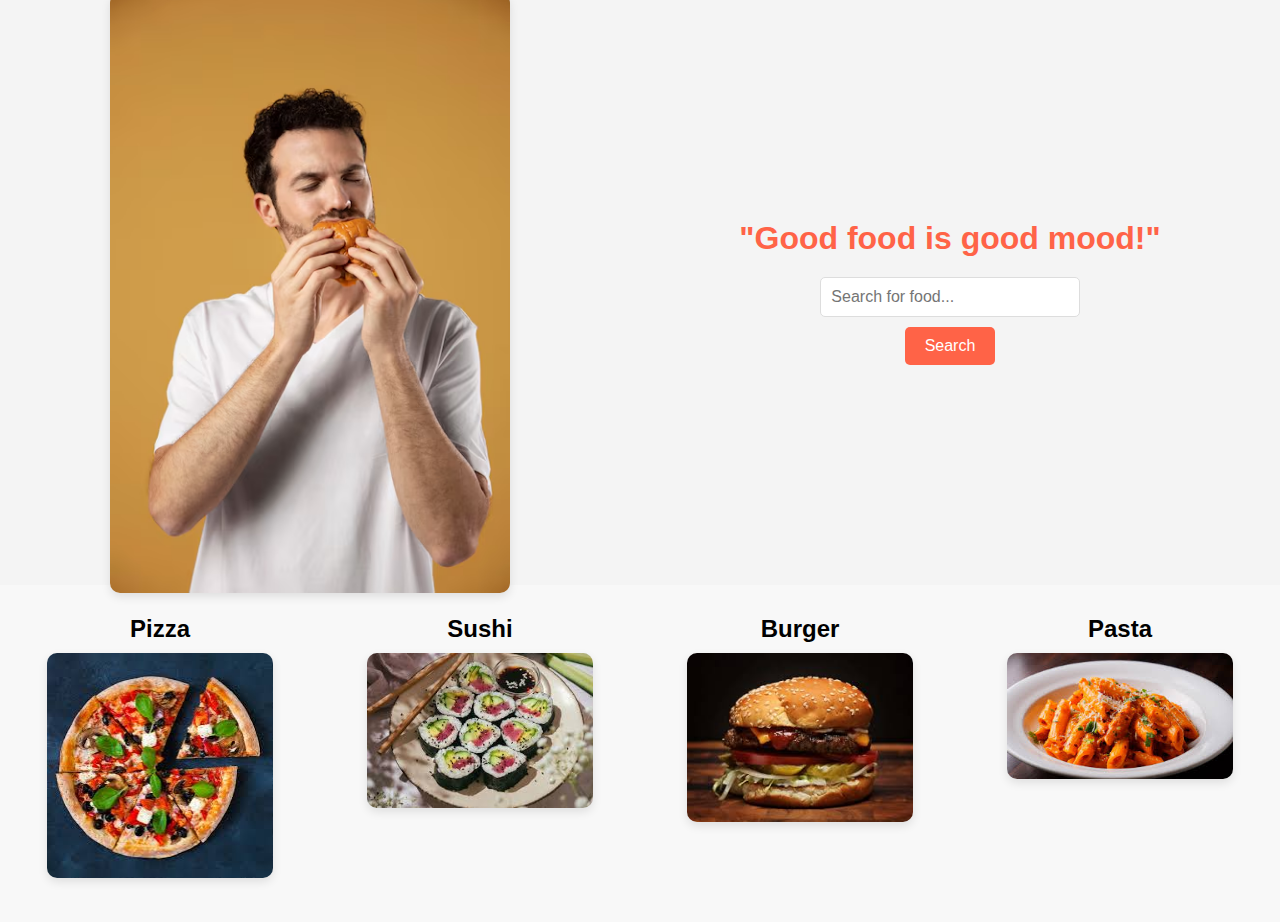
==== Mis445 A1/index.html @ ddbdc855 "name change commit" ====
<!DOCTYPE html>
<html lang="en">
<head>
    <meta charset="UTF-8">
    <meta name="viewport" content="width=device-width, initial-scale=1.0">
    <title>Foodie World</title>
    <link rel="stylesheet" href="styles.css">
</head>
<body>

    <!-- Upper Part: 65% of the page -->
    <div class="upper-section">
        <!-- Left Side (Image) -->
        <div class="left-side">
            <img src="pic/man-enjoying-eating-burger.avif" alt="Food Image" style="width: 400px; height: 600px;">

        </div>

        <!-- Right Side (Motivational Line + Search Bar) -->
        <div class="right-side">
            <h2>"Good food is good mood!"</h2>
            <div class="search-container">
                <input type="text" placeholder="Search for food...">
                <button>Search</button>
            </div>
        </div>
    </div>

    <!-- Lower Part: 35% of the page -->
    <div class="lower-section">
        <div class="column">
            <h3>Pizza</h3>
            <img src="pic/pizza.jpg" alt="Pizza">
        </div>
        <div class="column">
            <h3>Sushi</h3>
            <img src="pic/sushi.jpg" alt="Sushi">
        </div>
        <div class="column">
            <h3>Burger</h3>
            <img src="pic/burger.jpg" alt="Burger">
        </div>
        <div class="column">
            <h3>Pasta</h3>
            <img src="pic/pasta.jpg" alt="Pasta">
        </div>
    </div>

</body>
</html>
---- Mis445 A1/styles.css ----
/* Reset some default styles */
* {
    margin: 0;
    padding: 0;
    box-sizing: border-box;
}

/* Background and font styling */
body {
    font-family: Arial, sans-serif;
    background-color: #f4f4f4;
}

/* Upper Section (65% of the page) */
.upper-section {
    display: flex;
    height: 65vh;
}

.left-side {
    flex: 1;
    display: flex;
    justify-content: center;
    align-items: center;
}

.left-side img {
    width: 80%;
    height: auto;
    border-radius: 10px;
    box-shadow: 0 4px 10px rgba(0, 0, 0, 0.1);
}

.right-side {
    flex: 1;
    display: flex;
    flex-direction: column;
    justify-content: center;
    align-items: center;
    padding: 20px;
}

.right-side h2 {
    font-size: 2rem;
    text-align: center;
    margin-bottom: 20px;
    color: #ff6347;
}

.search-container {
    text-align: center;
}

.search-container input[type="text"] {
    width: 80%;
    padding: 10px;
    font-size: 1rem;
    border-radius: 5px;
    border: 1px solid #ddd;
    margin-bottom: 10px;
}

.search-container button {
    padding: 10px 20px;
    font-size: 1rem;
    background-color: #ff6347;
    color: white;
    border: none;
    cursor: pointer;
    border-radius: 5px;
}

/* Lower Section (35% of the page) */
.lower-section {
    display: flex;
    justify-content: space-around;
    padding: 30px 0;
    background-color: #f8f8f8;
}

.column {
    width: 22%;
    text-align: center;
}

.column img {
    width: 80%;
    height: auto;
    border-radius: 10px;
    box-shadow: 0 4px 10px rgba(0, 0, 0, 0.1);
    margin-bottom: 10px;
}

.column h3 {
    font-size: 1.5rem;
    margin-bottom: 10px;
}

/* Responsive Design */
@media (max-width: 768px) {
    .upper-section {
        flex-direction: column;
        height: auto;
    }

    .left-side img {
        width: 90%;
    }

    .lower-section {
        flex-direction: column;
        align-items: center;
    }

    .column {
        width: 80%;
        margin-bottom: 20px;
    }
}
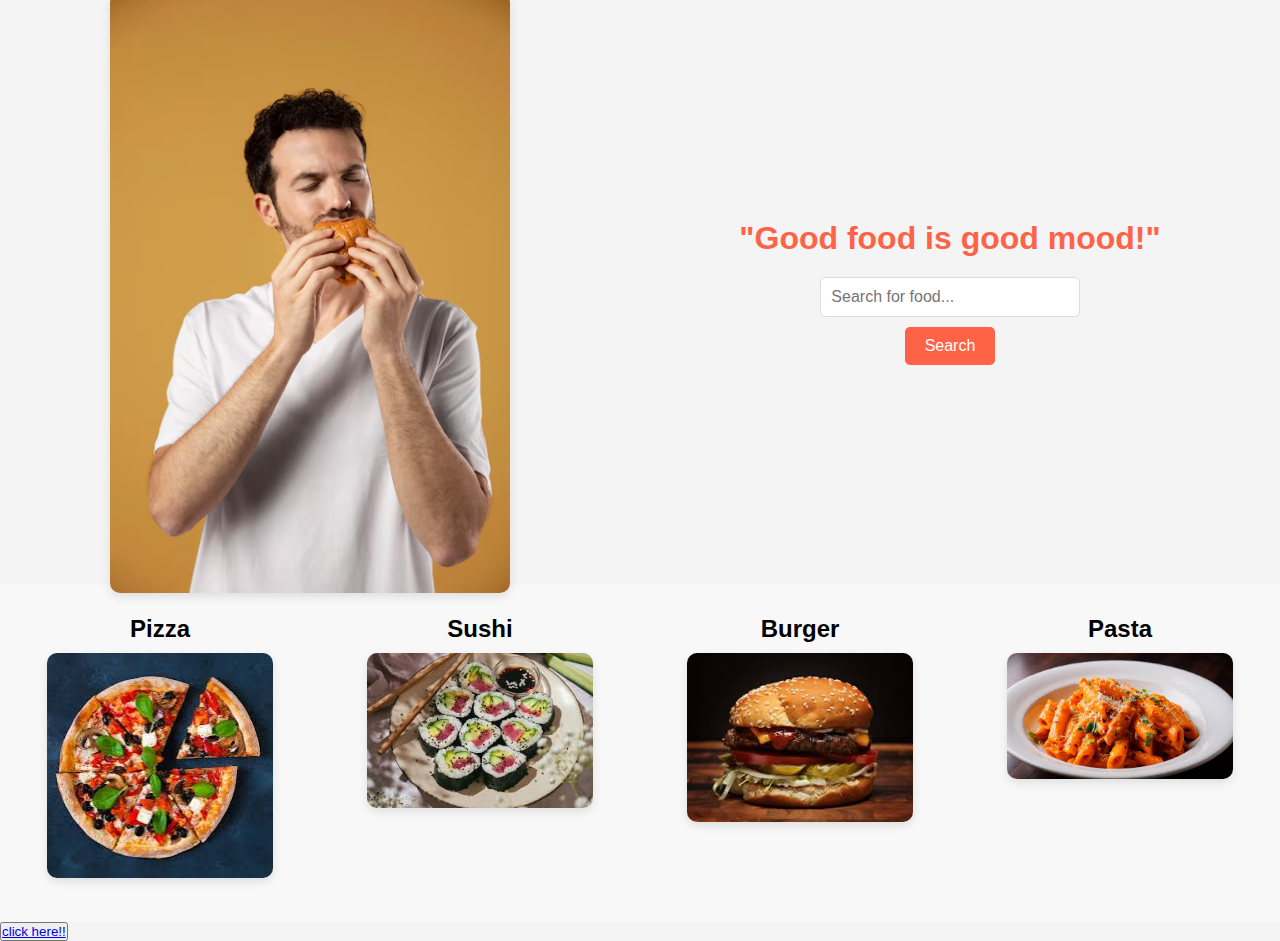
==== commit 2c3b5a65: "3" ====
--- a/Mis445 A1/index.html
+++ b/Mis445 A1/index.html
@@ -45,6 +45,7 @@
             <img src="pic/pasta.jpg" alt="Pasta">
         </div>
     </div>
+    <button><a href="Mis445 A1\hello.html">click here!!</a></button>
 
 </body>
 </html>
--- a/Mis445 A1/styles.css
+++ b/Mis445 A1/styles.css
@@ -113,7 +113,7 @@
     }
 
     .column {
-        width: 80%;
+        width: 60%;
         margin-bottom: 20px;
     }
 }
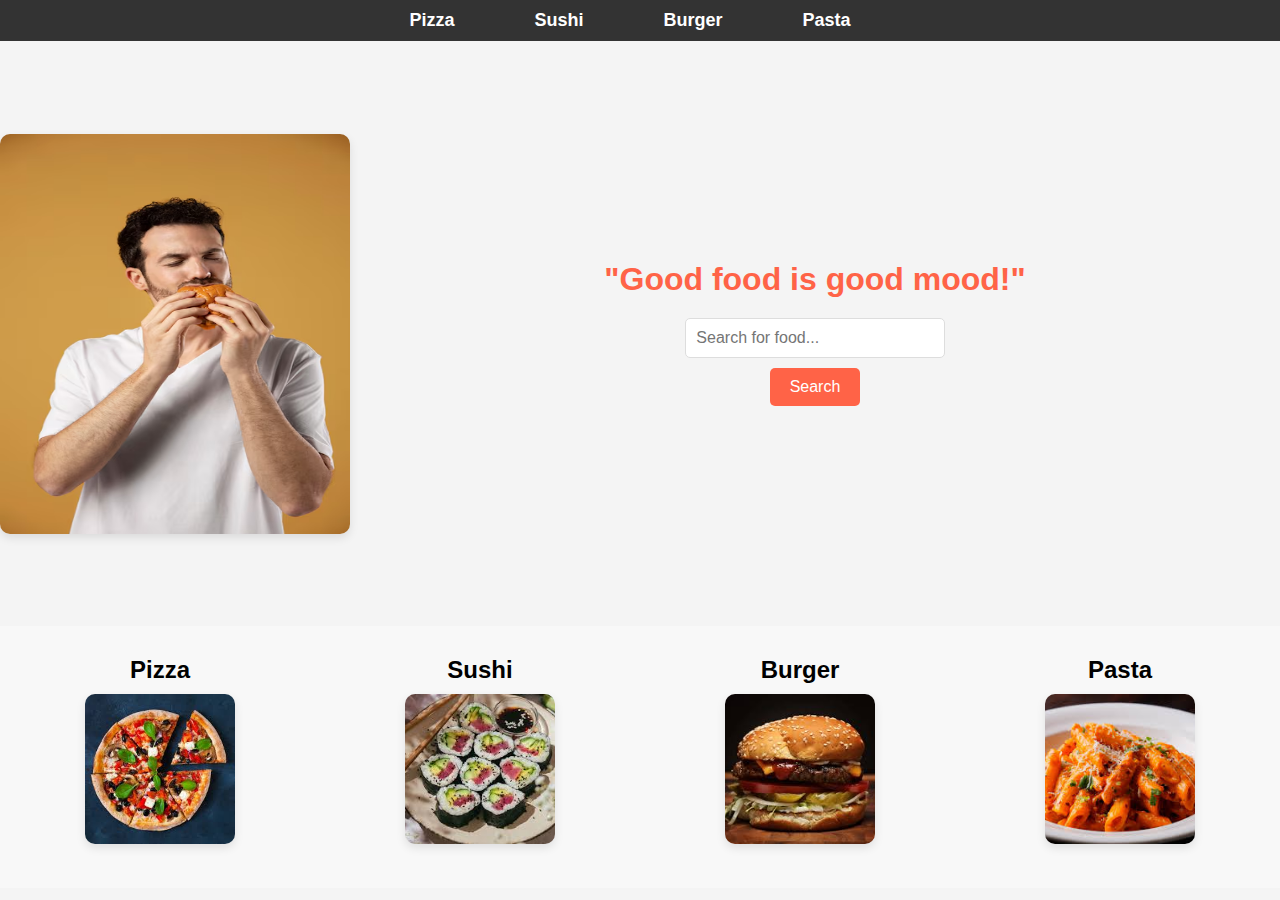
==== commit d19068ae: "final change" ====
--- a/Mis445 A1/index.html
+++ b/Mis445 A1/index.html
@@ -7,6 +7,17 @@
     <link rel="stylesheet" href="styles.css">
 </head>
 <body>
+
+    <!-- Navigation Menu -->
+<nav class="menu-bar">
+    <ul>
+        <li><a href="pizza.html">Pizza</a></li>
+        <li><a href="sushi.html">Sushi</a></li>
+        <li><a href="burger.html">Burger</a></li>
+        <li><a href="pasta.html">Pasta</a></li>
+    </ul>
+</nav>
+
 
     <!-- Upper Part: 65% of the page -->
     <div class="upper-section">
@@ -45,7 +56,6 @@
             <img src="pic/pasta.jpg" alt="Pasta">
         </div>
     </div>
-    <button><a href="Mis445 A1\hello.html">click here!!</a></button>
 
 </body>
 </html>
--- a/Mis445 A1/styles.css
+++ b/Mis445 A1/styles.css
@@ -22,14 +22,19 @@
     display: flex;
     justify-content: center;
     align-items: center;
-}
-
+    max-width: 350px; /* Restrict the width */
+}
+
+/* Adjust the size of the main image */
 .left-side img {
-    width: 80%;
-    height: auto;
+    width: 280px; /* Smaller width */
+    height: auto; /* Maintain aspect ratio */
+    max-height: 400px; /* Limit height */
     border-radius: 10px;
     box-shadow: 0 4px 10px rgba(0, 0, 0, 0.1);
 }
+
+
 
 .right-side {
     flex: 1;
@@ -84,8 +89,9 @@
 }
 
 .column img {
-    width: 80%;
-    height: auto;
+    width: 150px; /* Set a fixed width */
+    height: 150px; /* Make height equal to width */
+    object-fit: cover; /* Ensures the image fills the square without distortion */
     border-radius: 10px;
     box-shadow: 0 4px 10px rgba(0, 0, 0, 0.1);
     margin-bottom: 10px;
@@ -113,7 +119,99 @@
     }
 
     .column {
-        width: 60%;
-        margin-bottom: 20px;
-    }
-}
+        width: 80%;
+        margin-bottom: 200px;
+    }
+}
+
+
+/* Style for the Menu Bar */
+.menu-bar {
+    background-color: #ff6347; /* Tomato color */
+    padding: 10px 0;
+    text-align: center;
+}
+
+.menu-bar ul {
+    list-style: none;
+    padding: 0;
+    margin: 0;
+    display: flex;
+    justify-content: center;
+    gap: 20px; /* Space between items */
+}
+
+.menu-bar ul li {
+    display: inline;
+}
+
+.menu-bar ul li a {
+    text-decoration: none;
+    color: white;
+    font-size: 1.2rem;
+    font-weight: bold;
+    padding: 10px 20px;
+    transition: 0.3s;
+}
+
+.menu-bar ul li a:hover {
+    background-color: #d44f3d; /* Slightly darker on hover */
+    border-radius: 5px;
+}
+
+.menu-bar {
+    background-color: #333;
+    padding: 10px 0;
+}
+.menu-bar ul {
+    list-style-type: none;
+    margin: 0;
+    padding: 0;
+    text-align: center;
+}
+.menu-bar ul li {
+    display: inline;
+    margin-right: 20px;
+}
+.menu-bar ul li a {
+    color: white;
+    text-decoration: none;
+    font-size: 18px;
+}
+.menu-bar ul li a:hover {
+    background-color: #575757;
+}
+
+/* Grid Layout for Pizza Items */
+.pizza-grid {
+    display: grid;
+    grid-template-columns: repeat(auto-fill, minmax(250px, 1fr));
+    gap: 20px;
+    padding: 20px;
+}
+
+.pizza-item {
+    border: 1px solid #ddd;
+    border-radius: 8px;
+    overflow: hidden;
+    box-shadow: 0 4px 8px rgba(0, 0, 0, 0.1);
+    transition: transform 0.3s ease;
+}
+
+.pizza-item img {
+    width: 100%;
+    height: auto;
+}
+
+.pizza-item h2 {
+    font-size: 24px;
+    margin: 10px;
+}
+
+.pizza-item p {
+    margin: 0 10px;
+}
+
+.pizza-item:hover {
+    transform: scale(1.05);
+}
